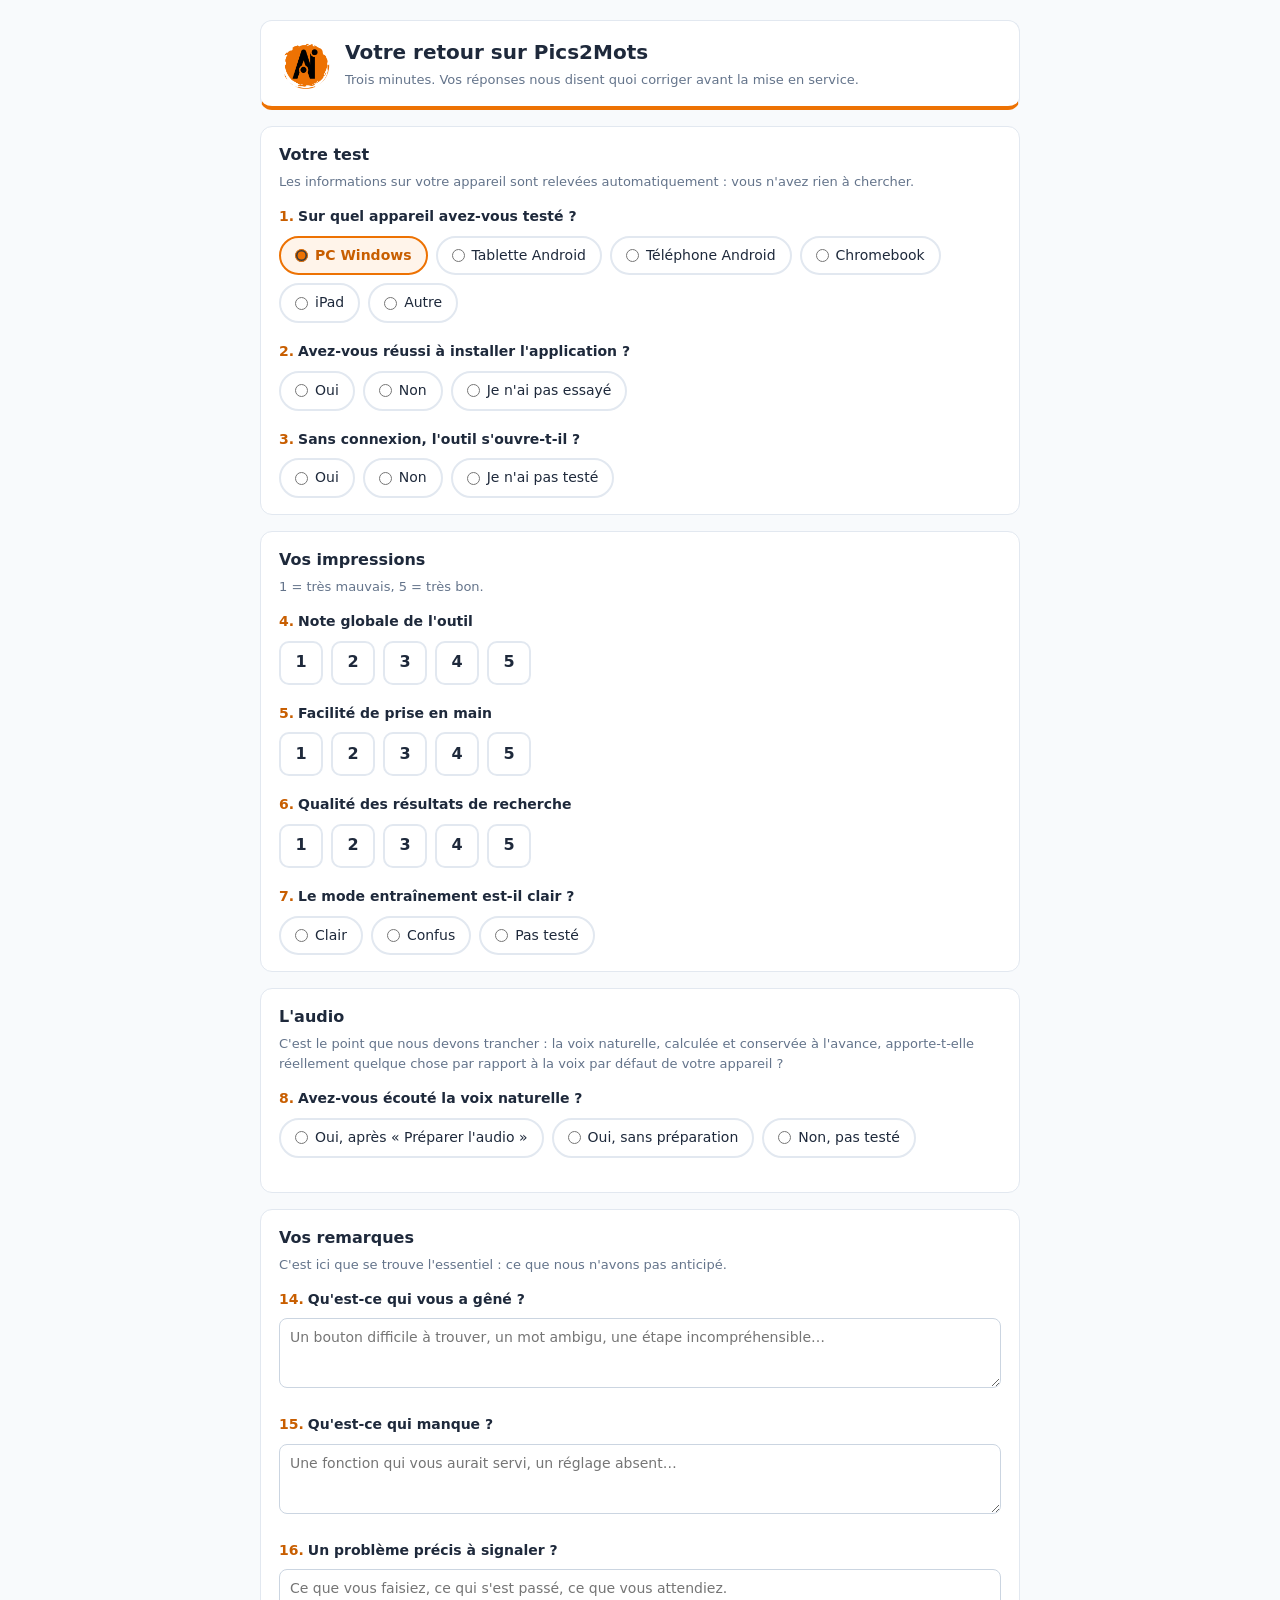
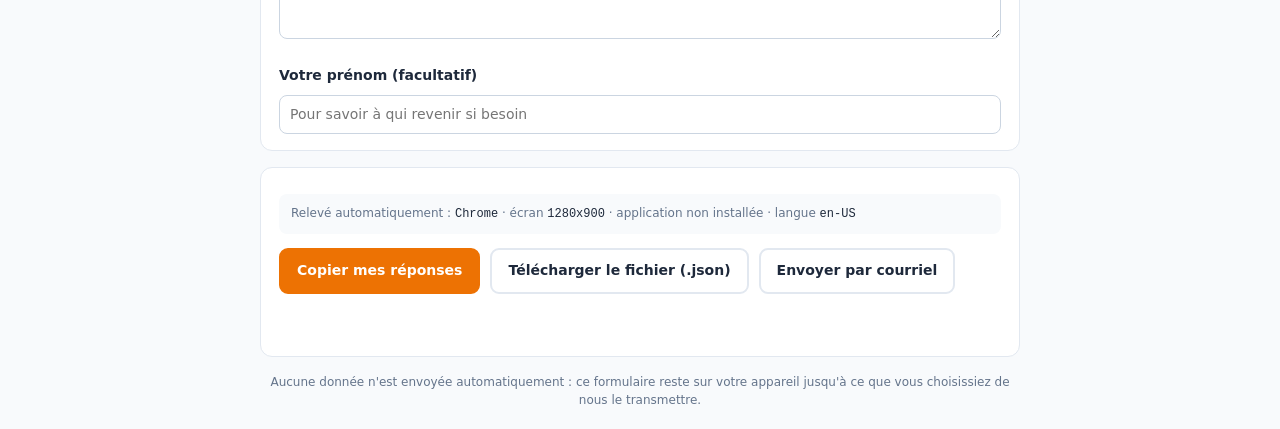
==== retours.html @ 60a84dcf "Add files via upload" ====
<!DOCTYPE html>
<html lang="fr">
<head>
  <meta charset="UTF-8" />
  <meta name="viewport" content="width=device-width, initial-scale=1.0" />
  <title>Pics2Mots — votre retour de test</title>
  <meta name="robots" content="noindex" />
  <style>
    :root {
      --orange: #ED7203;
      --orange-fonce: #c85e00;
      --orange-doux: #fff4ea;
      --texte: #1e293b;
      --muted: #64748b;
      --fond: #f8fafc;
      --bordure: #e2e8f0;
      --vert: #0f7b46;
      --rouge: #b91c1c;
    }
    * { box-sizing: border-box; }
    body {
      font-family: system-ui, -apple-system, "Segoe UI", Roboto, sans-serif;
      margin: 0; padding: 20px;
      background: var(--fond); color: var(--texte);
      line-height: 1.55;
    }
    .conteneur { max-width: 760px; margin: 0 auto; }
    header.entete {
      background: #fff; border: 1px solid var(--bordure);
      border-bottom: 4px solid var(--orange); border-radius: 12px;
      padding: 16px 18px; margin-bottom: 16px;
      display: flex; align-items: center; gap: 14px; flex-wrap: wrap;
    }
    header.entete img { height: 52px; width: 52px; object-fit: contain; }
    header.entete h1 { margin: 0; font-size: 20px; }
    header.entete p { margin: 2px 0 0; font-size: 13px; color: var(--muted); }
    section {
      background: #fff; border: 1px solid var(--bordure); border-radius: 12px;
      padding: 16px 18px; margin-bottom: 16px;
    }
    section h2 { margin: 0 0 4px; font-size: 16px; }
    section p.aide { margin: 0 0 14px; font-size: 13px; color: var(--muted); }
    fieldset { border: 0; padding: 0; margin: 0 0 18px; }
    fieldset:last-child { margin-bottom: 0; }
    legend { font-weight: 700; font-size: 14px; padding: 0; margin-bottom: 8px; }
    legend .num { color: var(--orange-fonce); margin-right: 4px; }
    .choix { display: flex; flex-wrap: wrap; gap: 8px; }
    .choix label {
      display: inline-flex; align-items: center; gap: 7px;
      border: 2px solid var(--bordure); border-radius: 999px;
      padding: 7px 14px; font-size: 14px; cursor: pointer;
      background: #fff; transition: all .12s ease;
    }
    .choix label:hover { border-color: var(--orange); background: var(--orange-doux); }
    .choix input { accent-color: var(--orange); margin: 0; }
    .choix input:checked + span { font-weight: 700; }
    .choix label:has(input:checked) {
      border-color: var(--orange); background: var(--orange-doux); color: var(--orange-fonce);
    }
    textarea, input[type="text"] {
      width: 100%; font: inherit; font-size: 14px;
      border: 1px solid #cbd5e1; border-radius: 8px; padding: 8px 10px;
      background: #fff; color: var(--texte); resize: vertical;
    }
    textarea { min-height: 70px; }
    textarea:focus, input:focus { outline: 2px solid var(--orange); border-color: var(--orange); }
    .note { display: flex; gap: 8px; flex-wrap: wrap; }
    .note label {
      width: 44px; height: 44px; border: 2px solid var(--bordure); border-radius: 10px;
      display: inline-flex; align-items: center; justify-content: center;
      font-weight: 700; cursor: pointer; background: #fff;
    }
    .note label:hover { border-color: var(--orange); background: var(--orange-doux); }
    .note label:has(input:checked) { background: var(--orange); border-color: var(--orange); color: #fff; }
    .note input { position: absolute; opacity: 0; pointer-events: none; }
    .boutons { display: flex; gap: 10px; flex-wrap: wrap; align-items: center; }
    button {
      font: inherit; font-size: 14px; font-weight: 700; cursor: pointer;
      border-radius: 9px; padding: 10px 16px; border: 2px solid var(--bordure);
      background: #fff; color: var(--texte); transition: all .12s ease;
    }
    button:hover:not(:disabled) { border-color: var(--orange); background: var(--orange-doux); }
    button.principal { background: var(--orange); border-color: var(--orange); color: #fff; }
    button.principal:hover:not(:disabled) { background: var(--orange-fonce); border-color: var(--orange-fonce); }
    button:disabled { opacity: .5; cursor: not-allowed; }
    .etat { font-size: 13px; color: var(--vert); font-weight: 600; min-height: 20px; }
    .etat.erreur { color: var(--rouge); }
    .technique {
      font-size: 12px; color: var(--muted); background: var(--fond);
      border-radius: 8px; padding: 10px 12px; margin-top: 10px;
    }
    .technique code { color: var(--texte); }
    .manquant { outline: 2px solid var(--rouge); border-radius: 8px; }
    details summary { cursor: pointer; font-size: 13px; color: var(--muted); }
    .merci { display: none; }
    .merci.visible { display: block; }
  </style>
</head>
<body>
  <div class="conteneur">

    <header class="entete">
      <img src="logo.png" alt="" onerror="this.style.visibility='hidden'" />
      <div>
        <h1>Votre retour sur Pics2Mots</h1>
        <p>Trois minutes. Vos réponses nous disent quoi corriger avant la mise en service.</p>
      </div>
    </header>

    <form id="formulaire" novalidate>

      <section>
        <h2>Votre test</h2>
        <p class="aide">Les informations sur votre appareil sont relevées automatiquement : vous n'avez rien à chercher.</p>

        <fieldset id="bloc-appareil">
          <legend><span class="num">1.</span>Sur quel appareil avez-vous testé ?</legend>
          <div class="choix" id="choix-appareil"></div>
        </fieldset>

        <fieldset>
          <legend><span class="num">2.</span>Avez-vous réussi à installer l'application ?</legend>
          <div class="choix">
            <label><input type="radio" name="installation" value="oui" /><span>Oui</span></label>
            <label><input type="radio" name="installation" value="non" /><span>Non</span></label>
            <label><input type="radio" name="installation" value="pas-teste" /><span>Je n'ai pas essayé</span></label>
          </div>
        </fieldset>

        <fieldset>
          <legend><span class="num">3.</span>Sans connexion, l'outil s'ouvre-t-il ?</legend>
          <div class="choix">
            <label><input type="radio" name="horsLigne" value="oui" /><span>Oui</span></label>
            <label><input type="radio" name="horsLigne" value="non" /><span>Non</span></label>
            <label><input type="radio" name="horsLigne" value="pas-teste" /><span>Je n'ai pas testé</span></label>
          </div>
        </fieldset>
      </section>

      <section>
        <h2>Vos impressions</h2>
        <p class="aide">1 = très mauvais, 5 = très bon.</p>

        <fieldset id="bloc-note">
          <legend><span class="num">4.</span>Note globale de l'outil</legend>
          <div class="note" data-note="noteGlobale"></div>
        </fieldset>

        <fieldset>
          <legend><span class="num">5.</span>Facilité de prise en main</legend>
          <div class="note" data-note="priseEnMain"></div>
        </fieldset>

        <fieldset>
          <legend><span class="num">6.</span>Qualité des résultats de recherche</legend>
          <div class="note" data-note="recherche"></div>
        </fieldset>

        <fieldset>
          <legend><span class="num">7.</span>Le mode entraînement est-il clair ?</legend>
          <div class="choix">
            <label><input type="radio" name="entrainement" value="clair" /><span>Clair</span></label>
            <label><input type="radio" name="entrainement" value="confus" /><span>Confus</span></label>
            <label><input type="radio" name="entrainement" value="pas-teste" /><span>Pas testé</span></label>
          </div>
        </fieldset>
      </section>

      <section id="section-audio">
        <h2>L'audio</h2>
        <p class="aide">
          C'est le point que nous devons trancher : la voix naturelle, calculée et conservée
          à l'avance, apporte-t-elle réellement quelque chose par rapport à la voix par
          défaut de votre appareil ?
        </p>

        <fieldset id="bloc-audio">
          <legend><span class="num">8.</span>Avez-vous écouté la voix naturelle ?</legend>
          <div class="choix">
            <label><input type="radio" name="audioTeste" value="preparee" /><span>Oui, après « Préparer l'audio »</span></label>
            <label><input type="radio" name="audioTeste" value="sans-preparation" /><span>Oui, sans préparation</span></label>
            <label><input type="radio" name="audioTeste" value="non-teste" /><span>Non, pas testé</span></label>
          </div>
        </fieldset>

        <div id="audio-detail" style="display:none;">
          <p class="aide" style="background:var(--orange-doux);padding:10px 12px;border-radius:8px;">
            Pour juger, prenez une carte et écoutez le <strong>même mot</strong> deux fois :
            d'abord avec la voix de votre appareil (case « Voix naturelle hors ligne »
            décochée), puis avec la voix naturelle (case cochée).
          </p>

          <fieldset id="bloc-audio-preference">
            <legend><span class="num">9.</span>Après cette comparaison, laquelle préférez-vous ?</legend>
            <div class="choix">
              <label><input type="radio" name="audioPreference" value="naturelle" /><span>La voix naturelle</span></label>
              <label><input type="radio" name="audioPreference" value="navigateur" /><span>La voix de mon appareil</span></label>
              <label><input type="radio" name="audioPreference" value="equivalentes" /><span>Les deux se valent</span></label>
              <label><input type="radio" name="audioPreference" value="pas-compare" /><span>Je n'ai pas comparé</span></label>
            </div>
          </fieldset>

          <fieldset>
            <legend><span class="num">10.</span>Note de la voix de votre appareil</legend>
            <div class="note" data-note="audioNoteNavigateur"></div>
          </fieldset>

          <fieldset>
            <legend><span class="num">11.</span>Note de la voix naturelle</legend>
            <div class="note" data-note="audioNoteNaturelle"></div>
          </fieldset>

          <fieldset>
            <legend><span class="num">12.</span>Le téléchargement de la voix (60 Mo, ou 27 Mo en version légère)</legend>
            <div class="choix">
              <label><input type="radio" name="audioTelechargement" value="acceptable" /><span>Acceptable</span></label>
              <label><input type="radio" name="audioTelechargement" value="trop-lourd" /><span>Trop lourd</span></label>
              <label><input type="radio" name="audioTelechargement" value="pas-concerne" /><span>Je n'ai pas eu à le faire</span></label>
            </div>
          </fieldset>

          <fieldset>
            <legend><span class="num">13.</span>Un mot mal prononcé ?</legend>
            <textarea id="audioPrononciation" placeholder="Le mot tel qu'il est prononcé, et ce qu'il faudrait entendre. Exemple : « quatre-vingt-dix » prononcé « quatre-vingt-dix-sept »."></textarea>
          </fieldset>
        </div>
      </section>

      <section>
        <h2>Vos remarques</h2>
        <p class="aide">C'est ici que se trouve l'essentiel : ce que nous n'avons pas anticipé.</p>

        <fieldset>
          <legend><span class="num">14.</span>Qu'est-ce qui vous a gêné ?</legend>
          <textarea id="gene" name="gene" placeholder="Un bouton difficile à trouver, un mot ambigu, une étape incompréhensible…"></textarea>
        </fieldset>

        <fieldset>
          <legend><span class="num">15.</span>Qu'est-ce qui manque ?</legend>
          <textarea id="manque" name="manque" placeholder="Une fonction qui vous aurait servi, un réglage absent…"></textarea>
        </fieldset>

        <fieldset>
          <legend><span class="num">16.</span>Un problème précis à signaler ?</legend>
          <textarea id="probleme" name="probleme" placeholder="Ce que vous faisiez, ce qui s'est passé, ce que vous attendiez."></textarea>
        </fieldset>

        <fieldset>
          <legend>Votre prénom (facultatif)</legend>
          <input type="text" id="testeur" name="testeur" placeholder="Pour savoir à qui revenir si besoin" />
        </fieldset>
      </section>

      <section>
        <div class="technique" id="technique"></div>

        <div class="boutons" style="margin-top:14px;">
          <button type="button" class="principal" id="btn-copier">Copier mes réponses</button>
          <button type="button" id="btn-fichier">Télécharger le fichier (.json)</button>
          <button type="button" id="btn-courriel">Envoyer par courriel</button>
        </div>

        <p class="etat" id="etat" role="status" aria-live="polite"></p>

        <div class="merci" id="merci">
          <p style="margin:0;font-size:14px;">
            <strong>Merci.</strong> Envoyez maintenant vos réponses par courriel ou par message,
            ou transmettez le fichier téléchargé.
          </p>
        </div>
      </section>

    </form>

    <p style="font-size:12px;color:var(--muted);text-align:center;margin:0;">
      Aucune donnée n'est envoyée automatiquement : ce formulaire reste sur votre appareil
      jusqu'à ce que vous choisissiez de nous le transmettre.
    </p>
  </div>

  <script>
  (function () {
    "use strict";

    const CLE_BROUILLON = "pics2mots-retours-brouillon-v1";

    const elFormulaire = document.getElementById("formulaire");
    const elEtat = document.getElementById("etat");
    const elMerci = document.getElementById("merci");
    const elTechnique = document.getElementById("technique");

    /* ---------- appareil et navigateur ---------- */

    function devinerAppareil() {
      const ua = navigator.userAgent;
      const tactile = navigator.maxTouchPoints > 0;
      if (/iPad/.test(ua) || (/Macintosh/.test(ua) && tactile)) return "ipad";
      if (/Android/.test(ua) && /Mobile/.test(ua)) return "android-mobile";
      if (/Android/.test(ua)) return "android-tablette";
      if (/CrOS/.test(ua)) return "chromebook";
      if (/Windows|Macintosh|Linux/.test(ua)) return "pc";
      return "autre";
    }

    function devinerNavigateur() {
      const ua = navigator.userAgent;
      if (/Edg\//.test(ua)) return "Edge";
      if (/OPR\//.test(ua)) return "Opera";
      if (/Chrome\//.test(ua)) return "Chrome";
      if (/Firefox\//.test(ua)) return "Firefox";
      if (/Safari\//.test(ua)) return "Safari";
      return "inconnu";
    }

    function estInstalle() {
      try {
        return window.matchMedia("(display-mode: standalone)").matches
          || window.navigator.standalone === true;
      } catch (erreur) {
        return false;
      }
    }

    const technique = {
      navigateur: devinerNavigateur(),
      ecran: window.screen ? window.screen.width + "x" + window.screen.height : "?",
      installe: estInstalle(),
      langue: navigator.language || "?",
      agent: navigator.userAgent
    };

    elTechnique.innerHTML = "Relevé automatiquement : <code>"
      + technique.navigateur + "</code> · écran <code>" + technique.ecran
      + "</code> · application " + (technique.installe ? "installée" : "non installée")
      + " · langue <code>" + technique.langue + "</code>";

    /* ---------- construction des choix ---------- */

    const APPAREILS = [
      ["pc", "PC Windows"],
      ["android-tablette", "Tablette Android"],
      ["android-mobile", "Téléphone Android"],
      ["chromebook", "Chromebook"],
      ["ipad", "iPad"],
      ["autre", "Autre"]
    ];

    const zoneAppareil = document.getElementById("choix-appareil");
    zoneAppareil.innerHTML = APPAREILS.map(([valeur, libelle]) => `
      <label><input type="radio" name="appareil" value="${valeur}" /><span>${libelle}</span></label>
    `).join("");

    document.querySelectorAll(".note").forEach(zone => {
      const champ = zone.dataset.note;
      let morceaux = "";
      for (let i = 1; i <= 5; i++) {
        morceaux += `<label><input type="radio" name="${champ}" value="${i}" /><span>${i}</span></label>`;
      }
      zone.innerHTML = morceaux;
    });

    /* ---------- pré-remplissage ---------- */

    const appareilDevine = devinerAppareil();
    const radioDevine = document.querySelector('input[name="appareil"][value="' + appareilDevine + '"]');
    if (radioDevine) radioDevine.checked = true;

    /* ---------- brouillon ---------- */

    function lireChamps() {
      const lire = (nom) => {
        const coche = document.querySelector('input[name="' + nom + '"]:checked');
        return coche ? coche.value : "";
      };

      const champs = {
        appareil: lire("appareil"),
        installation: lire("installation"),
        horsLigne: lire("horsLigne"),
        entrainement: lire("entrainement"),
        noteGlobale: lire("noteGlobale"),
        priseEnMain: lire("priseEnMain"),
        recherche: lire("recherche"),
        audioTeste: lire("audioTeste"),
        audioPreference: lire("audioPreference"),
        audioNoteNavigateur: lire("audioNoteNavigateur"),
        audioNoteNaturelle: lire("audioNoteNaturelle"),
        audioTelechargement: lire("audioTelechargement"),
        audioPrononciation: document.getElementById("audioPrononciation").value.trim(),
        gene: document.getElementById("gene").value.trim(),
        manque: document.getElementById("manque").value.trim(),
        probleme: document.getElementById("probleme").value.trim(),
        testeur: document.getElementById("testeur").value.trim()
      };

      /* Si l'audio n'a pas été testé, les réponses détaillées n'ont pas de sens :
         on les vide pour ne pas fausser les moyennes au dépouillement. */
      if (!champs.audioTeste || champs.audioTeste === "non-teste") {
        champs.audioPreference = "";
        champs.audioNoteNavigateur = "";
        champs.audioNoteNaturelle = "";
        champs.audioTelechargement = "";
        champs.audioPrononciation = "";
      }

      return champs;
    }

    function ecrireBrouillon() {
      try {
        window.localStorage.setItem(CLE_BROUILLON, JSON.stringify(lireChamps()));
      } catch (erreur) { /* stockage indisponible : sans importance */ }
    }

    function restaurerBrouillon() {
      let brut = null;
      try { brut = window.localStorage.getItem(CLE_BROUILLON); } catch (erreur) { return; }
      if (!brut) return;
      let brouillon = null;
      try { brouillon = JSON.parse(brut); } catch (erreur) { return; }
      if (!brouillon || typeof brouillon !== "object") return;

      ["appareil", "installation", "horsLigne", "entrainement",
       "noteGlobale", "priseEnMain", "recherche",
       "audioTeste", "audioPreference", "audioNoteNavigateur",
       "audioNoteNaturelle", "audioTelechargement"].forEach(nom => {
        if (!brouillon[nom]) return;
        const choix = document.querySelector('input[name="' + nom + '"][value="' + brouillon[nom] + '"]');
        if (choix) choix.checked = true;
      });
      ["gene", "manque", "probleme", "testeur", "audioPrononciation"].forEach(nom => {
        if (typeof brouillon[nom] === "string" && brouillon[nom]) {
          document.getElementById(nom).value = brouillon[nom];
        }
      });
    }

    restaurerBrouillon();

    /* Le détail audio n'apparaît que si le testeur a réellement écouté la voix
       naturelle : sinon le questionnaire paraît plus court, et des réponses
       sans objet ne viennent pas fausser les moyennes. */
    const elAudioDetail = document.getElementById("audio-detail");

    function majZoneAudio() {
      const coche = document.querySelector('input[name="audioTeste"]:checked');
      elAudioDetail.style.display = (coche && coche.value !== "non-teste") ? "block" : "none";
    }

    document.querySelectorAll('input[name="audioTeste"]').forEach(radio => {
      radio.addEventListener("change", majZoneAudio);
    });
    majZoneAudio();

    elFormulaire.addEventListener("input", ecrireBrouillon);
    elFormulaire.addEventListener("change", ecrireBrouillon);

    /* ---------- validation et résumé ---------- */

    function libelleAppareil(valeur) {
      const trouve = APPAREILS.find(([v]) => v === valeur);
      return trouve ? trouve[1] : valeur;
    }

    function valider() {
      document.querySelectorAll(".manquant").forEach(el => el.classList.remove("manquant"));
      const champs = lireChamps();
      const manquants = [];
      if (!champs.appareil) manquants.push("bloc-appareil");
      if (!champs.noteGlobale) manquants.push("bloc-note");
      if (!champs.audioTeste) manquants.push("bloc-audio");

      if (!manquants.length) return champs;

      manquants.forEach(id => document.getElementById(id).classList.add("manquant"));
      elEtat.className = "etat erreur";
      elEtat.textContent = "Il manque une réponse indispensable : l'appareil, la note globale, "
        + "et ce que vous avez pensé de l'audio.";
      document.getElementById(manquants[0]).scrollIntoView({ behavior: "smooth", block: "center" });
      return null;
    }

    function construireReponse(champs) {
      return {
        outil: "Pics2Mots",
        version: 1,
        horodatage: new Date().toISOString(),
        technique: technique,
        reponses: champs
      };
    }

    function resumeTexte(champs) {
      const lignes = [
        "Retour de test — Pics2Mots",
        "Date : " + new Date().toLocaleString("fr-FR"),
        "",
        "Appareil : " + libelleAppareil(champs.appareil),
        "Relevé : " + technique.navigateur + ", écran " + technique.ecran
          + ", " + (technique.installe ? "application installée" : "navigateur"),
        "",
        "Installation : " + (champs.installation || "non renseigné"),
        "Ouverture hors connexion : " + (champs.horsLigne || "non renseigné"),
        "",
        "Note globale : " + (champs.noteGlobale || "-") + "/5",
        "Prise en main : " + (champs.priseEnMain || "-") + "/5",
        "Recherche : " + (champs.recherche || "-") + "/5",
        "Mode entraînement : " + (champs.entrainement || "non renseigné"),
        ""
      ];

      if (champs.audioTeste && champs.audioTeste !== "non-teste") {
        lignes.push(
          "Audio — voix naturelle testée : "
            + (champs.audioTeste === "preparee" ? "oui, après préparation" : "oui, sans préparation"),
          "Préférence après comparaison : " + (champs.audioPreference || "non renseigné"),
          "Note de la voix de l'appareil : " + (champs.audioNoteNavigateur || "-") + "/5",
          "Note de la voix naturelle : " + (champs.audioNoteNaturelle || "-") + "/5",
          "Téléchargement de la voix : " + (champs.audioTelechargement || "non renseigné"),
          champs.audioPrononciation
            ? "Mot mal prononcé : " + champs.audioPrononciation
            : "Prononciation : rien à signaler",
          ""
        );
      } else {
        lignes.push("Audio : non testé", "");
      }

      if (champs.gene) lignes.push("Ce qui a gêné : " + champs.gene, "");
      if (champs.manque) lignes.push("Ce qui manque : " + champs.manque, "");
      if (champs.probleme) lignes.push("Problème rencontré : " + champs.probleme, "");
      if (champs.testeur) lignes.push("Testeur : " + champs.testeur);

      return lignes.join("\n");
    }

    function signaler(message, erreur) {
      elEtat.className = "etat" + (erreur ? " erreur" : "");
      elEtat.textContent = message;
      if (!erreur) elMerci.classList.add("visible");
    }

    /* ---------- actions ---------- */

    document.getElementById("btn-copier").addEventListener("click", async () => {
      const champs = valider();
      if (!champs) return;
      const texte = resumeTexte(champs);

      try {
        await navigator.clipboard.writeText(texte);
        signaler("Vos réponses sont copiées : collez-les dans un courriel ou un message.");
        return;
      } catch (erreur) {
        // repli pour les navigateurs sans presse-papiers
      }

      const zone = document.createElement("textarea");
      zone.value = texte;
      zone.style.position = "fixed";
      zone.style.opacity = "0";
      document.body.appendChild(zone);
      zone.select();
      let ok = false;
      try { ok = document.execCommand("copy"); } catch (erreur) { ok = false; }
      document.body.removeChild(zone);

      signaler(ok
        ? "Vos réponses sont copiées : collez-les dans un courriel ou un message."
        : "La copie a échoué : utilisez le bouton de téléchargement du fichier.",
        !ok);
    });

    document.getElementById("btn-fichier").addEventListener("click", () => {
      const champs = valider();
      if (!champs) return;

      const donnees = construireReponse(champs);
      const blob = new Blob([JSON.stringify(donnees, null, 2)], { type: "application/json" });
      const url = URL.createObjectURL(blob);
      const lien = document.createElement("a");
      const date = new Date().toISOString().slice(0, 10);
      lien.href = url;
      lien.download = "retour-pics2mots-" + date + "-" + (champs.appareil || "appareil") + ".json";
      lien.click();
      URL.revokeObjectURL(url);

      signaler("Fichier téléchargé : joignez-le à votre message.");
    });

    document.getElementById("btn-courriel").addEventListener("click", () => {
      const champs = valider();
      if (!champs) return;

      const sujet = "Retour de test Pics2Mots — " + libelleAppareil(champs.appareil);
      let corps = resumeTexte(champs);

      // Un lien mailto trop long est tronqué par les clients de messagerie.
      const limite = 1600;
      if (corps.length > limite) {
        corps = corps.slice(0, limite) + "\n\n[Réponses tronquées : utilisez la copie ou le fichier .json]";
      }

      window.location.href = "mailto:?subject=" + encodeURIComponent(sujet)
        + "&body=" + encodeURIComponent(corps);

      signaler("Votre logiciel de messagerie devrait s'ouvrir. S'il ne s'ouvre pas, utilisez la copie.");
    });
  })();
  </script>
</body>
</html>
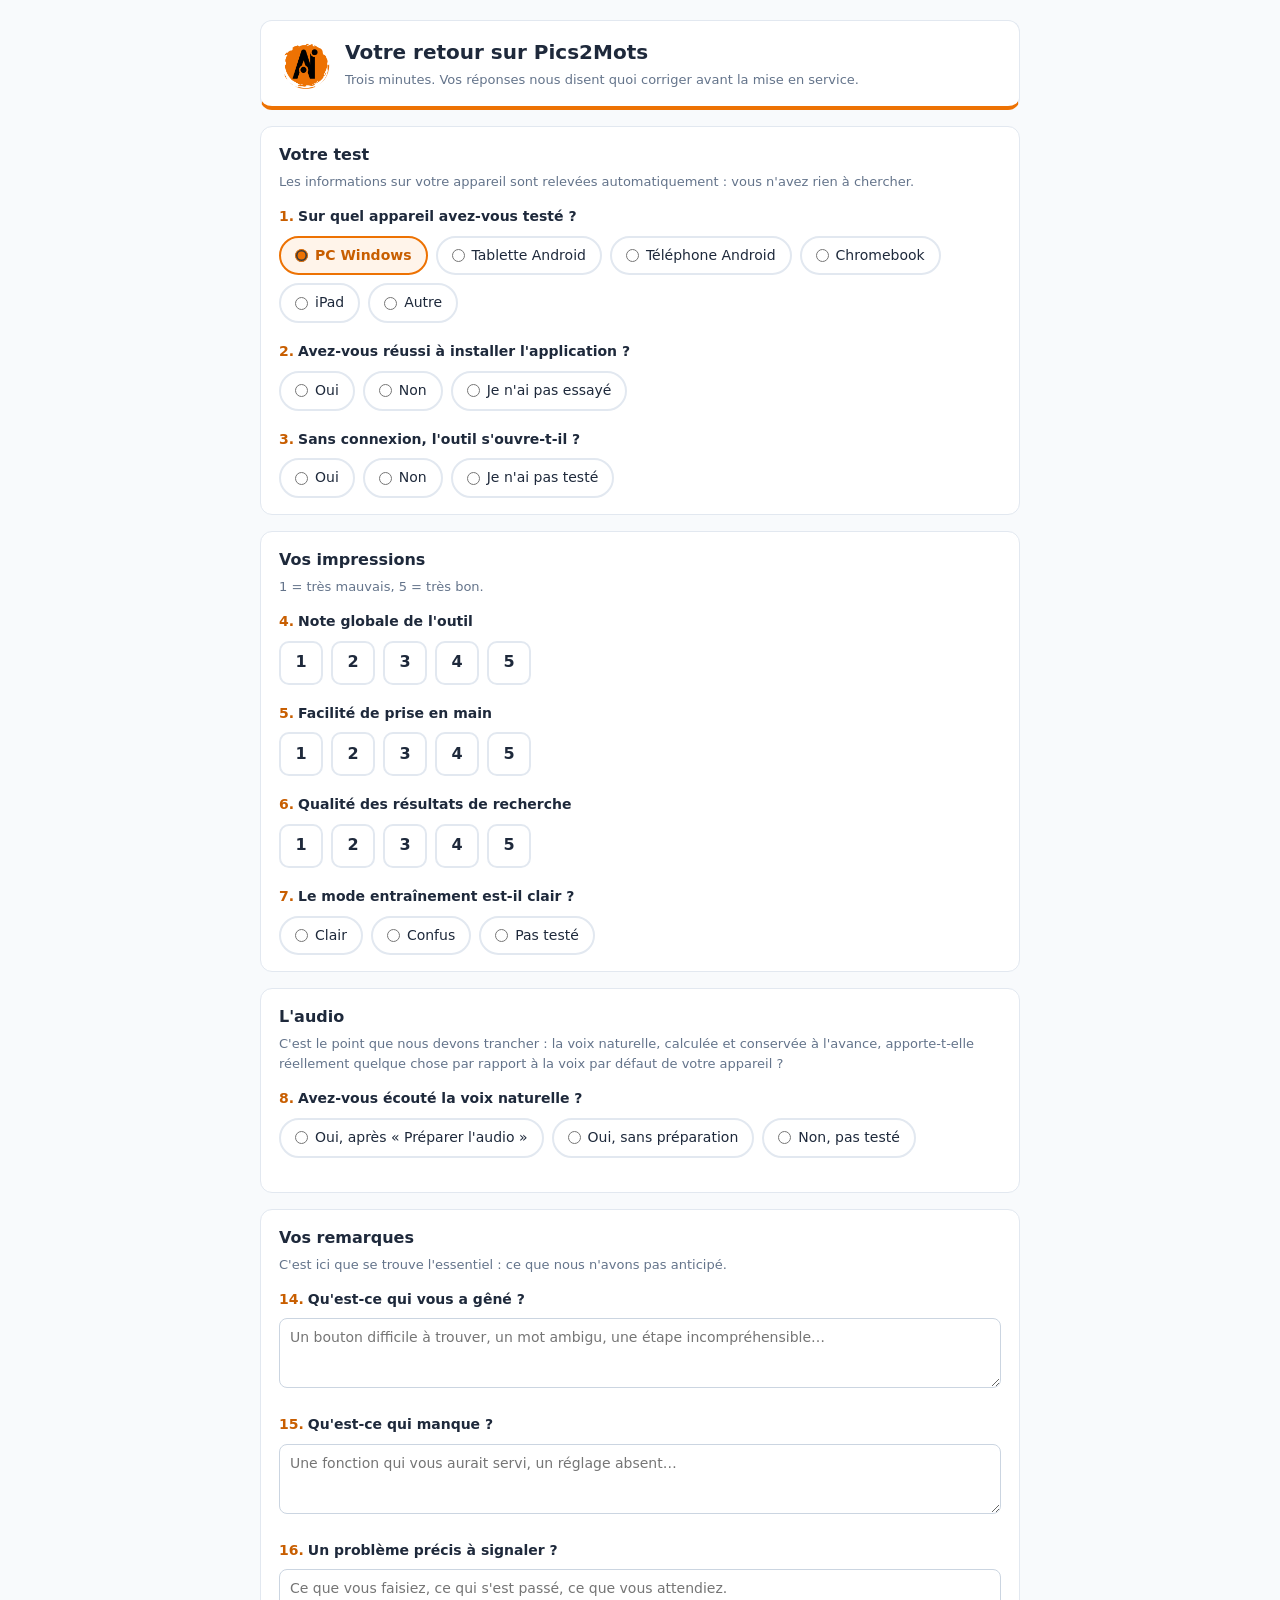
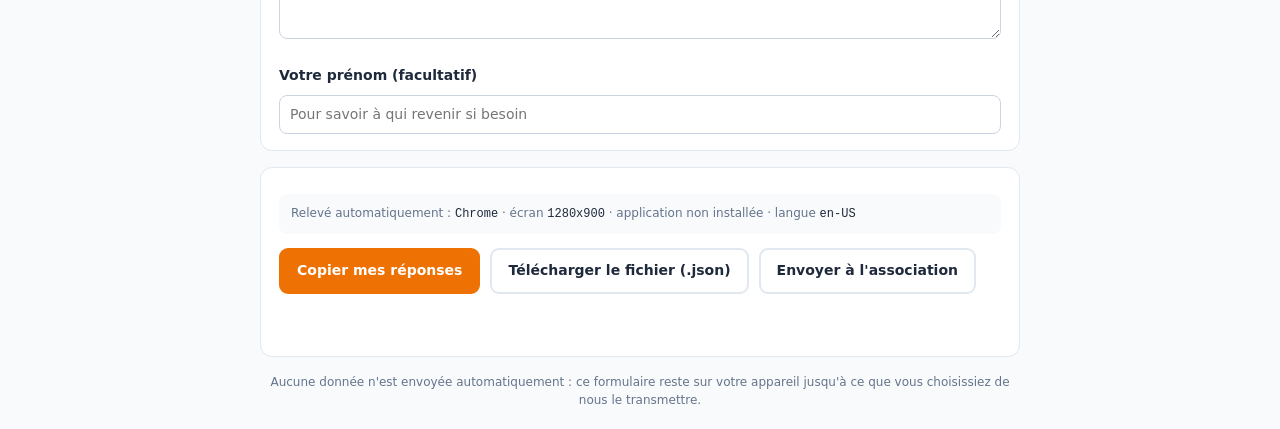
==== commit 6605b568: "Add files via upload" ====
--- a/retours.html
+++ b/retours.html
@@ -257,7 +257,7 @@
         <div class="boutons" style="margin-top:14px;">
           <button type="button" class="principal" id="btn-copier">Copier mes réponses</button>
           <button type="button" id="btn-fichier">Télécharger le fichier (.json)</button>
-          <button type="button" id="btn-courriel">Envoyer par courriel</button>
+          <button type="button" id="btn-courriel">Envoyer à l'association</button>
         </div>
 
         <p class="etat" id="etat" role="status" aria-live="polite"></p>
@@ -283,6 +283,13 @@
     "use strict";
 
     const CLE_BROUILLON = "pics2mots-retours-brouillon-v1";
+
+    /* Adresse qui reçoit les retours. Une seule ligne à changer ici. */
+    const ADRESSE_RETOUR = "bruno.ecard@gmail.com";
+
+    /* Si l'adresse est oubliée ou laissée à l'exemple, le bouton prévient au
+       lieu d'envoyer un courriel dans le vide. */
+    const ADRESSE_NON_CONFIGUREE = /exemple\.(org|com)|undefined|^\s*$/.test(ADRESSE_RETOUR);
 
     const elFormulaire = document.getElementById("formulaire");
     const elEtat = document.getElementById("etat");
@@ -490,6 +497,12 @@
       };
     }
 
+    /* Un retour de texte libre sur plusieurs lignes casserait la lecture du
+       message par le dépouillement : on le ramène sur une seule ligne. */
+    function uneLigne(texte) {
+      return String(texte || "").replace(/\s*\n+\s*/g, " / ").trim();
+    }
+
     function resumeTexte(champs) {
       const lignes = [
         "Retour de test — Pics2Mots",
@@ -517,19 +530,17 @@
           "Note de la voix de l'appareil : " + (champs.audioNoteNavigateur || "-") + "/5",
           "Note de la voix naturelle : " + (champs.audioNoteNaturelle || "-") + "/5",
           "Téléchargement de la voix : " + (champs.audioTelechargement || "non renseigné"),
-          champs.audioPrononciation
-            ? "Mot mal prononcé : " + champs.audioPrononciation
-            : "Prononciation : rien à signaler",
+          "Prononciation : " + (uneLigne(champs.audioPrononciation) || "rien à signaler"),
           ""
         );
       } else {
         lignes.push("Audio : non testé", "");
       }
 
-      if (champs.gene) lignes.push("Ce qui a gêné : " + champs.gene, "");
-      if (champs.manque) lignes.push("Ce qui manque : " + champs.manque, "");
-      if (champs.probleme) lignes.push("Problème rencontré : " + champs.probleme, "");
-      if (champs.testeur) lignes.push("Testeur : " + champs.testeur);
+      if (champs.gene) lignes.push("Ce qui a gêné : " + uneLigne(champs.gene), "");
+      if (champs.manque) lignes.push("Ce qui manque : " + uneLigne(champs.manque), "");
+      if (champs.probleme) lignes.push("Problème rencontré : " + uneLigne(champs.probleme), "");
+      if (champs.testeur) lignes.push("Testeur : " + uneLigne(champs.testeur));
 
       return lignes.join("\n");
     }
@@ -592,19 +603,44 @@
       const champs = valider();
       if (!champs) return;
 
-      const sujet = "Retour de test Pics2Mots — " + libelleAppareil(champs.appareil);
+      if (ADRESSE_NON_CONFIGUREE) {
+        signaler("L'adresse de retour n'est pas encore configurée. "
+          + "Utilisez « Copier mes réponses » ou le fichier .json.", true);
+        return;
+      }
+
+      /* Objet conçu pour être filtrable et trié :
+         [Pics2Mots] 2025-11-25 · Tablette Android · note 4/5 · Marie
+         Le préfixe entre crochets permet une règle de classement automatique,
+         la date en tête permet le tri chronologique. */
+      const morceaux = ["[Pics2Mots]", new Date().toISOString().slice(0, 10),
+        libelleAppareil(champs.appareil)];
+      if (champs.noteGlobale) morceaux.push("note " + champs.noteGlobale + "/5");
+      if (champs.testeur) morceaux.push(champs.testeur);
+      const sujet = morceaux.join(" · ");
+
       let corps = resumeTexte(champs);
 
-      // Un lien mailto trop long est tronqué par les clients de messagerie.
-      const limite = 1600;
-      if (corps.length > limite) {
-        corps = corps.slice(0, limite) + "\n\n[Réponses tronquées : utilisez la copie ou le fichier .json]";
+      /* Un lien mailto trop long est coupé par les clients de messagerie.
+         On mesure la longueur réellement transmise — le texte encodé, où
+         chaque accent compte pour six caractères — et non la longueur brute. */
+      const budget = 1800;
+      if (encodeURIComponent(corps).length > budget) {
+        const mention = "\n\n[Réponses tronquées : utilisez « Copier mes réponses » "
+          + "ou le fichier .json pour un retour complet]";
+        let coupe = corps;
+        while (coupe.length > 200 && encodeURIComponent(coupe + mention).length > budget) {
+          coupe = coupe.slice(0, Math.floor(coupe.length * 0.85));
+        }
+        corps = coupe + mention;
       }
 
-      window.location.href = "mailto:?subject=" + encodeURIComponent(sujet)
+      window.location.href = "mailto:" + ADRESSE_RETOUR
+        + "?subject=" + encodeURIComponent(sujet)
         + "&body=" + encodeURIComponent(corps);
 
-      signaler("Votre logiciel de messagerie devrait s'ouvrir. S'il ne s'ouvre pas, utilisez la copie.");
+      signaler("Votre logiciel de messagerie devrait s'ouvrir, l'adresse et l'objet déjà remplis. "
+        + "S'il ne s'ouvre pas, utilisez la copie.");
     });
   })();
   </script>
